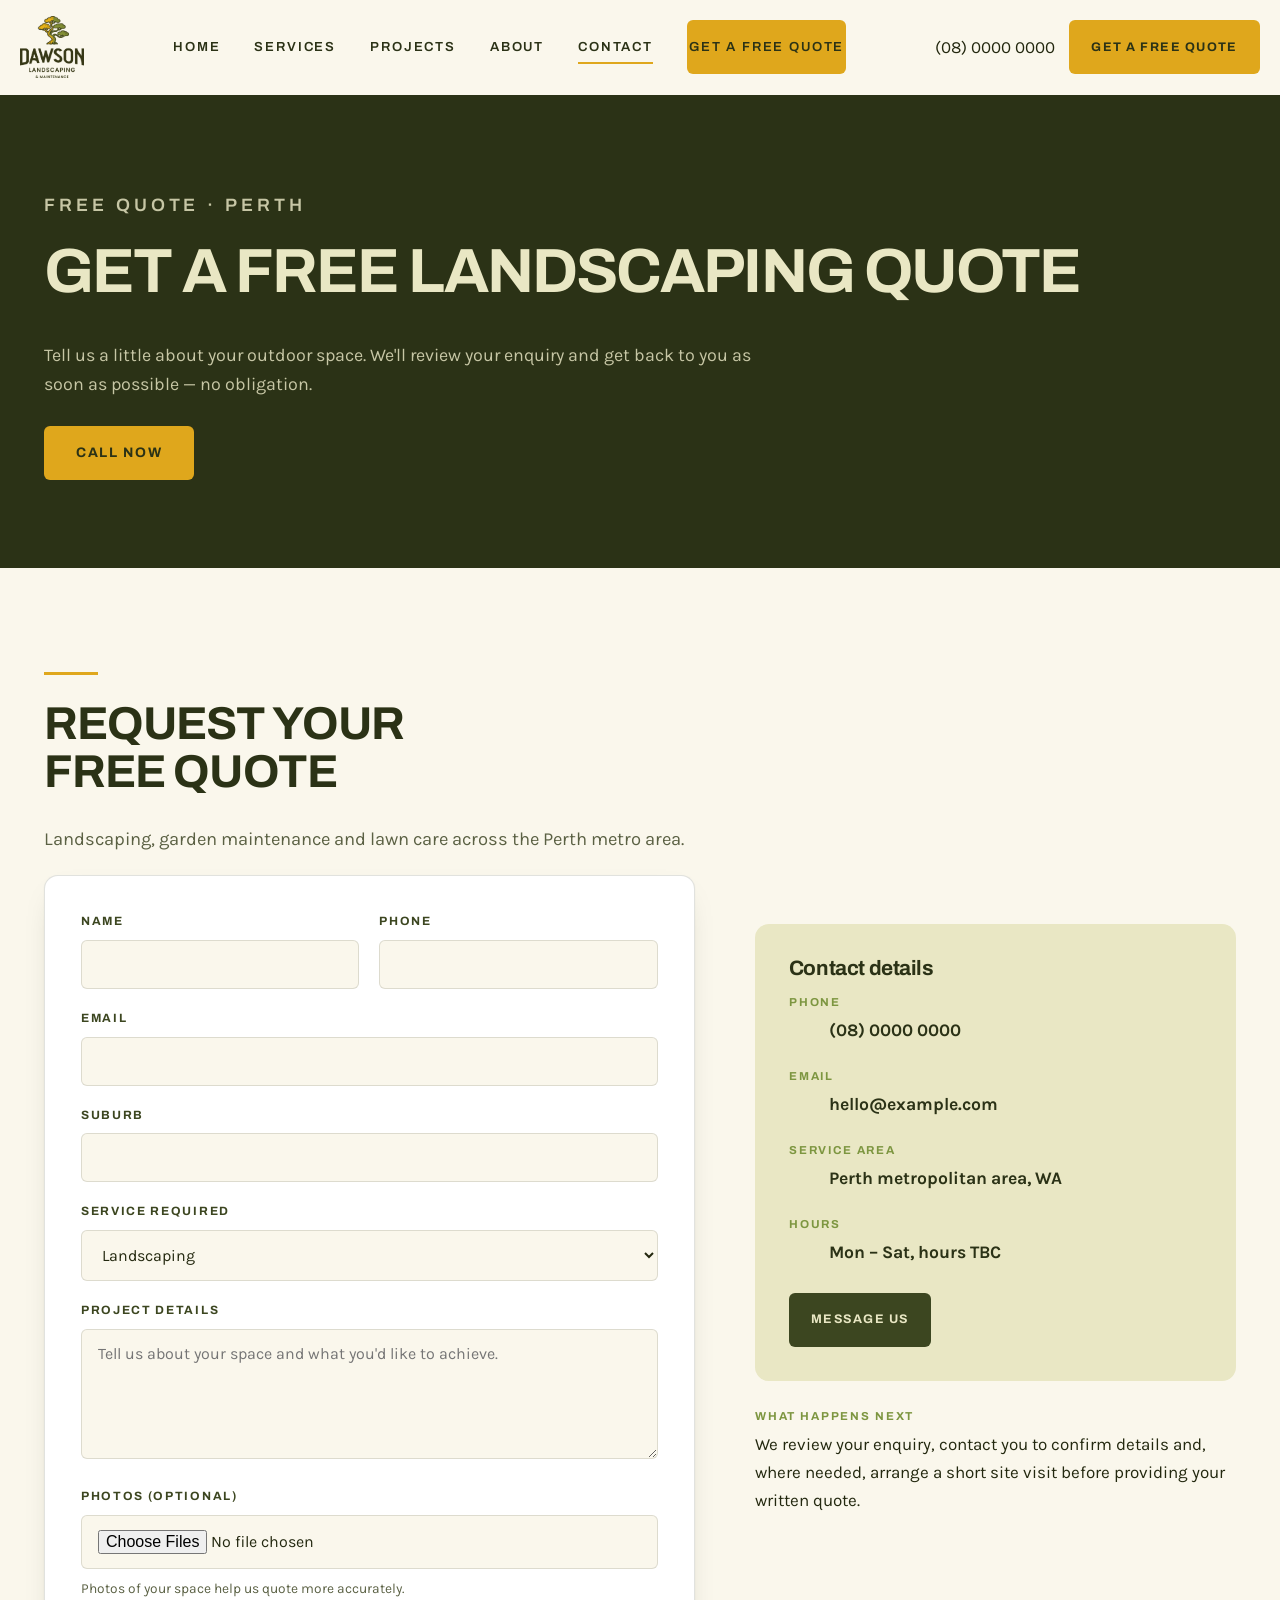
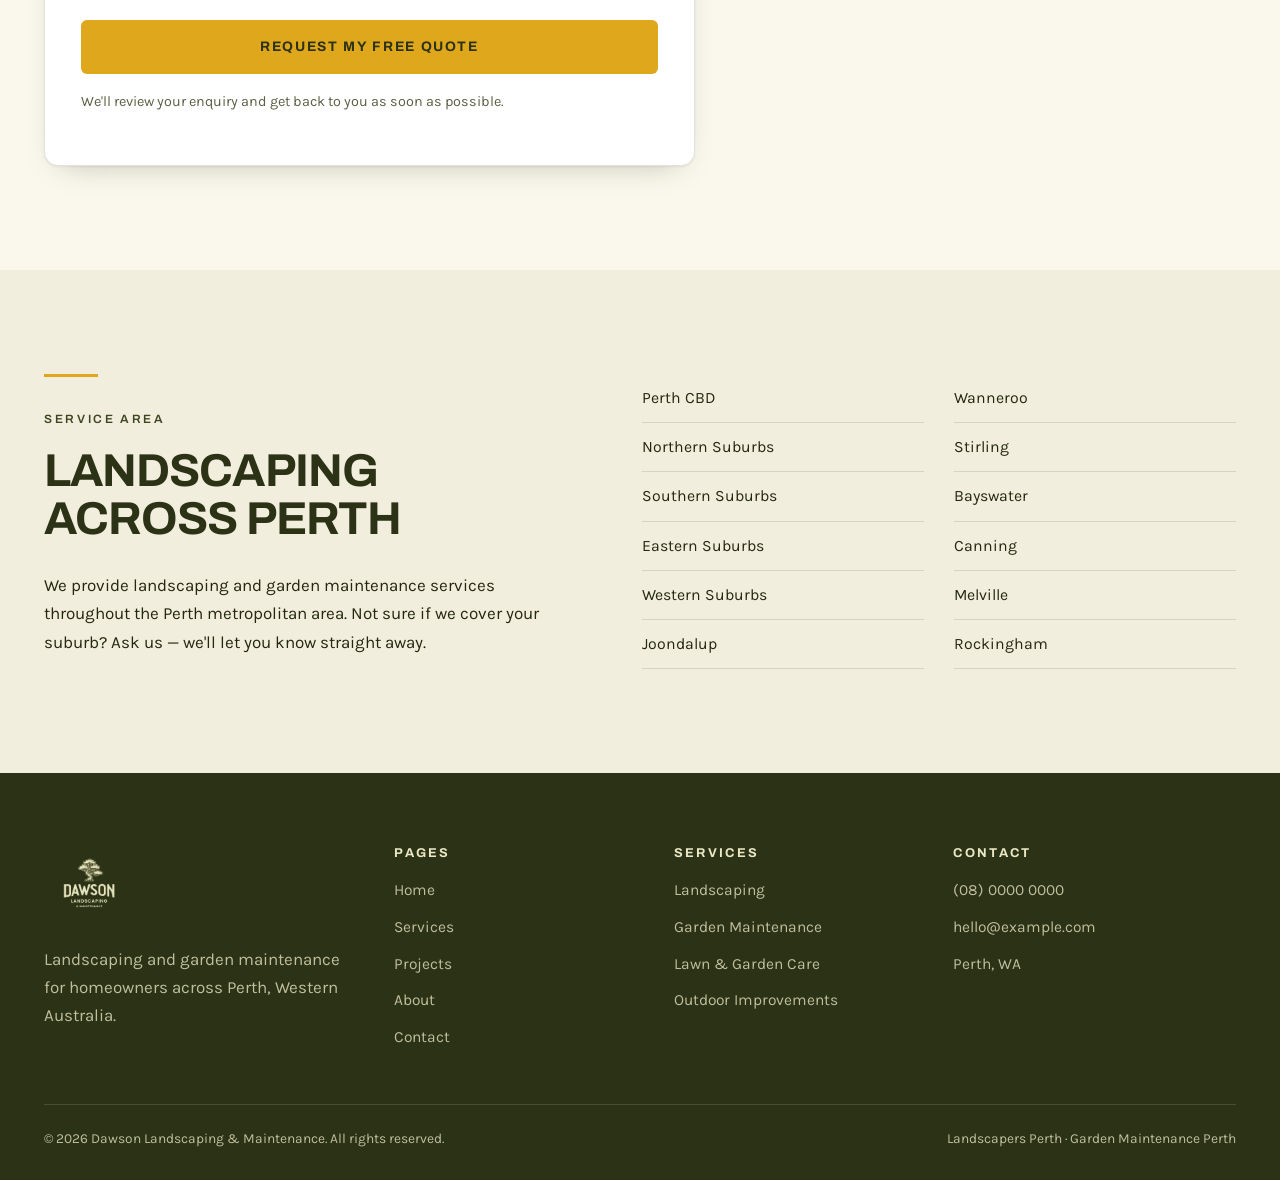
==== contact.html @ 49de90a9 "Add files via upload" ====
<!DOCTYPE html>
<html lang="en-AU">
<head>
<meta charset="utf-8">
<meta name="viewport" content="width=device-width, initial-scale=1">
<title>Get a Free Landscaping Quote in Perth | Dawson Landscaping</title>
<meta name="description" content="Request a free landscaping or garden maintenance quote in Perth. Send us your details and project photos and we'll get back to you as soon as possible.">
<link rel="canonical" href="/contact.html">
<meta name="theme-color" content="#3c4620">
<meta property="og:type" content="website">
<meta property="og:title" content="Get a Free Landscaping Quote in Perth | Dawson Landscaping">
<meta property="og:description" content="Free quotes for landscaping, garden maintenance and lawn care across Perth.">
<meta property="og:url" content="/contact.html">
<meta property="og:image" content="assets/img/ba2-after.jpg">
<meta name="twitter:card" content="summary_large_image">
<link rel="icon" href="assets/img/mark.png" type="image/png">
<link rel="preconnect" href="https://fonts.googleapis.com">
<link rel="preconnect" href="https://fonts.gstatic.com" crossorigin>
<link href="https://fonts.googleapis.com/css2?family=Archivo:wght@500;600;700;800&family=Karla:wght@400;500;700&display=swap" rel="stylesheet">
<link rel="stylesheet" href="assets/css/style.css">
<!-- ANALYTICS PLACEHOLDER: paste GA4 / GTM snippet here -->
</head>
<body>
<a class="skip-link" href="#main">Skip to content</a>

<header class="site-header">
  <div class="container header-inner">
    <a class="brand" href="index.html" aria-label="Dawson Landscaping &amp; Maintenance — home">
      <img src="assets/img/logo-dark.png" alt="Dawson Landscaping &amp; Maintenance logo" width="240" height="124">
    </a>
    <nav class="nav" aria-label="Primary">
      <a href="index.html">Home</a>
      <a href="services.html">Services</a>
      <a href="projects.html">Projects</a>
      <a href="about.html">About</a>
      <a href="contact.html" aria-current="page">Contact</a>
      <a class="btn btn--primary btn--sm" href="#quote" data-track="quote-click" data-track-label="mobile-nav">Get a Free Quote</a>
    </nav>
    <div class="header-actions">
      <a class="header-phone" href="tel:+61000000000" data-track="phone-click" data-track-label="header">(08) 0000 0000</a>
      <a class="btn btn--primary btn--sm btn--nav-quote" href="#quote" data-track="quote-click" data-track-label="header">Get a Free Quote</a>
      <button class="nav-toggle" type="button" aria-expanded="false" aria-label="Toggle navigation menu"><span></span></button>
    </div>
  </div>
</header>

<main id="main">

  <section class="page-hero">
    <div class="container">
      <p class="eyebrow">Free quote · Perth</p>
      <h1>Get a free landscaping quote</h1>
      <p>Tell us a little about your outdoor space. We'll review your enquiry and get back to you as soon as possible — no obligation.</p>
      <div class="btn-row" style="margin-top:26px">
        <a class="btn btn--primary" href="tel:+61000000000" data-track="phone-click" data-track-label="contact-hero">Call Now</a>
      </div>
    </div>
  </section>

  <section class="section contact-section" id="quote">
    <div class="container quote-layout">
      <div class="reveal">
        <hr class="rule">
        <h2>Request your free quote</h2>
        <p class="lead">Landscaping, garden maintenance and lawn care across the Perth metro area.</p>
        <form class="quote-form" data-quote-form data-form-name="contact-quote" novalidate>
          <div class="field-row">
            <div class="field">
              <label for="c-name">Name</label>
              <input id="c-name" name="name" type="text" autocomplete="name" required>
            </div>
            <div class="field">
              <label for="c-phone">Phone</label>
              <input id="c-phone" name="phone" type="tel" autocomplete="tel" required>
            </div>
          </div>
          <div class="field">
            <label for="c-email">Email</label>
            <input id="c-email" name="email" type="email" autocomplete="email" required>
          </div>
          <div class="field">
            <label for="c-suburb">Suburb</label>
            <input id="c-suburb" name="suburb" type="text" autocomplete="address-level2">
          </div>
          <div class="field">
            <label for="c-service">Service required</label>
            <select id="c-service" name="service">
              <option>Landscaping</option>
              <option>Garden Maintenance</option>
              <option>Lawn &amp; Garden Care</option>
              <option>Outdoor Improvements</option>
              <option>Not sure yet</option>
            </select>
          </div>
          <div class="field">
            <label for="c-details">Project details</label>
            <textarea id="c-details" name="details" placeholder="Tell us about your space and what you'd like to achieve."></textarea>
          </div>
          <div class="field">
            <label for="c-photos">Photos (optional)</label>
            <input id="c-photos" name="photos" type="file" accept="image/*" multiple>
            <p class="field-hint">Photos of your space help us quote more accurately.</p>
          </div>
          <button class="btn btn--primary btn--block" type="submit" data-track="contact-submit" data-track-label="contact-quote">Request My Free Quote</button>
          <p class="form-note">We'll review your enquiry and get back to you as soon as possible.</p>
          <p class="form-status" role="status" tabindex="-1" hidden></p>
        </form>
      </div>

      <aside class="reveal">
        <div class="contact-panel">
          <h3>Contact details</h3>
          <!-- PLACEHOLDER CONTACT DETAILS — replace phone, email, hours and socials -->
          <dl class="contact-list">
            <div><dt>Phone</dt><dd class="contact-value"><a href="tel:+61000000000" data-track="phone-click" data-track-label="contact-panel">(08) 0000 0000</a></dd></div>
            <div><dt>Email</dt><dd class="contact-value"><a href="mailto:hello@example.com">hello@example.com</a></dd></div>
            <div><dt>Service area</dt><dd class="contact-value">Perth metropolitan area, WA</dd></div>
            <div><dt>Hours</dt><dd class="contact-value">Mon – Sat, hours TBC</dd></div>
          </dl>
          <p style="margin-top:26px">
            <!-- Optional third conversion: swap href for a WhatsApp / Messenger / live chat link -->
            <a class="btn btn--solid btn--sm" href="mailto:hello@example.com" data-track="chat-click" data-track-label="contact-panel">Message Us</a>
          </p>
        </div>
        <div style="margin-top:26px">
          <p class="contact-label">What happens next</p>
          <p>We review your enquiry, contact you to confirm details and, where needed, arrange a short site visit before providing your written quote.</p>
        </div>
      </aside>
    </div>
  </section>

  <section class="section section--alt area-section">
    <div class="container area-layout">
      <div class="reveal">
        <hr class="rule">
        <p class="eyebrow">Service area</p>
        <h2>Landscaping across Perth</h2>
        <p>We provide landscaping and garden maintenance services throughout the Perth metropolitan area. Not sure if we cover your suburb? Ask us — we'll let you know straight away.</p>
      </div>
      <div class="reveal">
        <!-- PLACEHOLDER SUBURB LIST — replace with actual coverage -->
        <ul class="area-list">
          <li>Perth CBD</li><li>Northern Suburbs</li><li>Southern Suburbs</li>
          <li>Eastern Suburbs</li><li>Western Suburbs</li><li>Joondalup</li>
          <li>Wanneroo</li><li>Stirling</li><li>Bayswater</li>
          <li>Canning</li><li>Melville</li><li>Rockingham</li>
        </ul>
      </div>
    </div>
  </section>

</main>

<footer class="footer">
  <div class="container">
    <div class="footer-grid">
      <div>
        <img class="footer-logo" src="assets/img/logo-light.png" alt="Dawson Landscaping &amp; Maintenance" width="260" height="180" loading="lazy">
        <p>Landscaping and garden maintenance for homeowners across Perth, Western Australia.</p>
      </div>
      <div>
        <h3>Pages</h3>
        <ul>
          <li><a href="index.html">Home</a></li>
          <li><a href="services.html">Services</a></li>
          <li><a href="projects.html">Projects</a></li>
          <li><a href="about.html">About</a></li>
          <li><a href="contact.html">Contact</a></li>
        </ul>
      </div>
      <div>
        <h3>Services</h3>
        <ul>
          <li><a href="services.html#landscaping">Landscaping</a></li>
          <li><a href="services.html#maintenance">Garden Maintenance</a></li>
          <li><a href="services.html#lawn">Lawn &amp; Garden Care</a></li>
          <li><a href="services.html#outdoor">Outdoor Improvements</a></li>
        </ul>
      </div>
      <div>
        <h3>Contact</h3>
        <ul>
          <li><a href="tel:+61000000000" data-track="phone-click" data-track-label="footer">(08) 0000 0000</a></li>
          <li><a href="mailto:hello@example.com">hello@example.com</a></li>
          <li>Perth, WA</li>
        </ul>
      </div>
    </div>
    <div class="footer-bottom">
      <span>© <span data-year>2026</span> Dawson Landscaping &amp; Maintenance. All rights reserved.</span>
      <span>Landscapers Perth · Garden Maintenance Perth</span>
    </div>
  </div>
</footer>

<div class="mobile-cta">
  <a class="btn btn--outline-light" href="tel:+61000000000" data-track="phone-click" data-track-label="mobile-bar">Call Now</a>
  <a class="btn btn--primary" href="#quote" data-track="quote-click" data-track-label="mobile-bar">Get a Quote</a>
</div>

<script src="assets/js/script.js" defer></script>
</body>
</html>
---- assets/css/style.css ----
/* ==========================================================================
   DAWSON LANDSCAPING & MAINTENANCE — style.css
   Single stylesheet. Section order:
   1. Design tokens (colours / type / spacing)  <-- edit colours here only
   2. Base + typography
   3. Buttons + utilities
   4. Header / navigation / mobile CTA bar
   5. Sections (hero, trust, services, before-after, why, projects,
      testimonials, service area, CTA, contact, footer)
   6. Reveal animations + reduced motion
   7. Responsive
   ========================================================================== */

/* 1. DESIGN TOKENS ------------------------------------------------------- */
:root {
  /* Brand colours taken from the Dawson logo */
  --c-forest: #2b3216;      /* darkest green — footer / dark sections */
  --c-olive: #3c4620;       /* primary brand green */
  --c-olive-700: #4c5a28;   /* hover state */
  --c-leaf: #7d9640;        /* mid green from logo foliage */
  --c-gold: #dfa71c;        /* muted golden accent */
  --c-gold-700: #c8931300;  /* unused placeholder */
  --c-cream: #e9e7c4;       /* logo cream */
  --c-sand: #faf7ec;        /* page background */
  --c-sand-2: #f2eedd;      /* alternate section background */
  --c-ink: #23280f;         /* body text */
  --c-ink-soft: #5b6144;    /* muted text */
  --c-line: rgba(43, 50, 22, 0.14);
  --c-white: #ffffff;

  /* Typography */
  --font-display: "Archivo", "Helvetica Neue", Arial, sans-serif;
  --font-body: "Karla", "Helvetica Neue", Arial, sans-serif;

  /* Layout */
  --container: 1240px;
  --container-narrow: 880px;
  --radius: 6px;
  --radius-lg: 14px;
  --shadow-card: 0 1px 2px rgba(35, 40, 15, 0.06), 0 12px 30px -18px rgba(35, 40, 15, 0.35);
  --section-y: 104px;
  --ease: cubic-bezier(0.22, 0.61, 0.36, 1);
}

/* 2. BASE ---------------------------------------------------------------- */
*, *::before, *::after { box-sizing: border-box; }

html { -webkit-text-size-adjust: 100%; scroll-behavior: smooth; }

body {
  margin: 0;
  background: var(--c-sand);
  color: var(--c-ink);
  font-family: var(--font-body);
  font-size: 1.0625rem;
  line-height: 1.65;
  -webkit-font-smoothing: antialiased;
}

img { max-width: 100%; display: block; height: auto; }
a { color: inherit; text-decoration: none; }

h1, h2, h3, h4 {
  font-family: var(--font-display);
  font-weight: 700;
  line-height: 1.04;
  letter-spacing: -0.02em;
  margin: 0 0 0.6em;
  color: var(--c-forest);
  text-wrap: balance;
}
h1 { font-size: clamp(2.6rem, 6vw, 4.6rem); text-transform: uppercase; letter-spacing: -0.03em; }
h2 { font-size: clamp(2rem, 3.6vw, 3.1rem); text-transform: uppercase; }
h3 { font-size: 1.3rem; }
p { margin: 0 0 1.1em; max-width: 68ch; }
p:last-child { margin-bottom: 0; }

:focus-visible {
  outline: 3px solid var(--c-gold);
  outline-offset: 3px;
  border-radius: 4px;
}

.container { width: 100%; max-width: var(--container); margin: 0 auto; padding: 0 24px; }
.container--narrow { max-width: var(--container-narrow); }

.section { padding: var(--section-y) 0; }
.section--tight { padding: 72px 0; }
.section--alt { background: var(--c-sand-2); }
.section--dark { background: var(--c-forest); color: var(--c-cream); }
.section--dark h2, .section--dark h3 { color: var(--c-cream); }
.section--dark p { color: rgba(233, 231, 196, 0.82); }

.eyebrow {
  display: inline-block;
  font-family: var(--font-display);
  font-size: 0.75rem;
  font-weight: 600;
  letter-spacing: 0.22em;
  text-transform: uppercase;
  color: var(--c-olive);
  margin: 0 0 18px;
}
.section--dark .eyebrow, .hero .eyebrow { color: var(--c-gold); }

.section-head { max-width: 720px; margin-bottom: 56px; }
.section-head--center { margin-left: auto; margin-right: auto; text-align: center; }
.lead { font-size: 1.15rem; color: var(--c-ink-soft); }
.section--dark .lead { color: rgba(233, 231, 196, 0.8); }
.rule { width: 54px; height: 3px; background: var(--c-gold); border: 0; margin: 0 0 26px; }
.section-head--center .rule { margin-left: auto; margin-right: auto; }

/* 3. BUTTONS ------------------------------------------------------------- */
.btn {
  display: inline-flex;
  align-items: center;
  justify-content: center;
  gap: 10px;
  min-height: 54px;
  padding: 0 30px;
  border: 2px solid transparent;
  border-radius: var(--radius);
  font-family: var(--font-display);
  font-size: 0.86rem;
  font-weight: 700;
  letter-spacing: 0.12em;
  text-transform: uppercase;
  cursor: pointer;
  transition: background-color 0.25s var(--ease), color 0.25s var(--ease),
    border-color 0.25s var(--ease), transform 0.25s var(--ease);
}
.btn:hover { transform: translateY(-2px); }
.btn--primary { background: var(--c-gold); color: var(--c-forest); }
.btn--primary:hover { background: #eeb62c; }
.btn--solid { background: var(--c-olive); color: var(--c-cream); }
.btn--solid:hover { background: var(--c-olive-700); }
.btn--outline { border-color: var(--c-olive); color: var(--c-olive); }
.btn--outline:hover { background: var(--c-olive); color: var(--c-cream); }
.btn--outline-light { border-color: rgba(233, 231, 196, 0.5); color: var(--c-cream); }
.btn--outline-light:hover { background: var(--c-cream); color: var(--c-forest); }
.btn--sm { padding: 0 20px; font-size: 0.78rem; }
.btn--block { width: 100%; }
.btn-row { display: flex; flex-wrap: wrap; gap: 14px; align-items: center; }

.link-arrow {
  font-family: var(--font-display);
  font-size: 0.8rem;
  font-weight: 700;
  letter-spacing: 0.14em;
  text-transform: uppercase;
  color: var(--c-olive);
  border-bottom: 2px solid var(--c-gold);
  padding-bottom: 3px;
  transition: color 0.2s var(--ease);
}
.link-arrow:hover { color: var(--c-gold); }

.skip-link {
  position: absolute; left: -9999px; top: 0; z-index: 200;
  background: var(--c-forest); color: var(--c-cream); padding: 12px 18px;
}
.skip-link:focus { left: 12px; top: 12px; }

/* 4. HEADER -------------------------------------------------------------- */
.site-header {
  position: sticky; top: 0; z-index: 60;
  background: rgba(250, 247, 236, 0.92);
  backdrop-filter: blur(8px);
  border-bottom: 1px solid transparent;
  transition: box-shadow 0.3s var(--ease), border-color 0.3s var(--ease), padding 0.3s var(--ease);
}
.site-header.is-stuck {
  border-color: var(--c-line);
  box-shadow: 0 8px 24px -20px rgba(35, 40, 15, 0.6);
}
.header-inner {
  display: flex; align-items: center; justify-content: space-between;
  gap: 24px; padding: 16px 0;
  transition: padding 0.3s var(--ease);
}
.site-header.is-stuck .header-inner { padding: 10px 0; }
.brand { display: flex; align-items: center; }
.brand img { height: 62px; width: auto; transition: height 0.3s var(--ease); }
.site-header.is-stuck .brand img { height: 50px; }

.nav { display: flex; align-items: center; gap: 34px; }
.nav a {
  font-family: var(--font-display);
  font-size: 0.82rem; font-weight: 600; letter-spacing: 0.14em;
  text-transform: uppercase; color: var(--c-forest);
  padding: 6px 0; position: relative;
}
.nav a::after {
  content: ""; position: absolute; left: 0; right: 100%; bottom: 0;
  height: 2px; background: var(--c-gold); transition: right 0.28s var(--ease);
}
.nav a:hover::after, .nav a[aria-current="page"]::after { right: 0; }

.header-actions { display: flex; align-items: center; gap: 14px; }
/* .header-phone {
  font-family: var(--font-display); font-size: 0.85rem; font-weight: 700;
  letter-spacing: 0.08em; color: var(--c-olive);
  
} */

/* .btn--call-now{
  background: transparent;
  border: 2px solid #dfa71c;
  padding: 0 20px;
  border-radius: var(--radius);
  text-transform: uppercase;
} */
.nav-toggle {
  display: none; width: 48px; height: 48px; border: 1px solid var(--c-line);
  background: transparent; border-radius: var(--radius); cursor: pointer;
  padding: 0; align-items: center; justify-content: center;
}
.nav-toggle span { display: block; width: 22px; height: 2px; background: var(--c-forest); position: relative; }
.nav-toggle span::before, .nav-toggle span::after {
  content: ""; position: absolute; left: 0; width: 22px; height: 2px; background: var(--c-forest);
  transition: transform 0.25s var(--ease), opacity 0.25s var(--ease);
}
.nav-toggle span::before { top: -7px; }
.nav-toggle span::after { top: 7px; }
.nav-toggle[aria-expanded="true"] span { background: transparent; }
.nav-toggle[aria-expanded="true"] span::before { transform: translateY(7px) rotate(45deg); }
.nav-toggle[aria-expanded="true"] span::after { transform: translateY(-7px) rotate(-45deg); }

/* mobile bottom CTA bar */
.mobile-cta {
  display: none; position: fixed; bottom: 0; left: 0; right: 0; z-index: 70;
  background: var(--c-forest); padding: 10px 12px;
  gap: 10px; box-shadow: 0 -8px 24px -18px rgba(0, 0, 0, 0.8);
}
.mobile-cta .btn { flex: 1; min-height: 50px; padding: 0 12px; }

/* 5. HERO ---------------------------------------------------------------- */
.hero-section { position: relative; color: var(--c-cream); isolation: isolate; }
.hero-media { position: absolute; inset: 0; z-index: -2; overflow: hidden; }
.hero-media img { width: 100%; height: 100%; object-fit: cover; }
.hero-section::after {
  content: ""; position: absolute; inset: 0; z-index: -1;
  background: linear-gradient(100deg, rgba(30, 35, 14, 0.9) 0%, rgba(30, 35, 14, 0.72) 44%, rgba(30, 35, 14, 0.25) 100%);
}
.hero-inner { padding: 132px 0 118px; max-width: 720px; }
.hero-section h1 { color: var(--c-cream); margin-bottom: 20px; }
.hero-section h1 em { font-style: normal; color: var(--c-gold); }
.hero-copy { font-size: 1.2rem; color: rgba(233, 231, 196, 0.9); max-width: 56ch; }
.hero-note {
  margin-top: 26px; font-size: 0.95rem; color: rgba(233, 231, 196, 0.78);
  display: flex; align-items: center; gap: 10px;
}
.hero-note::before { content: ""; width: 26px; height: 2px; background: var(--c-gold); flex: none; }
.hero-inner .btn-row { margin-top: 34px; }

.page-hero { background: var(--c-forest); color: var(--c-cream); padding: 96px 0 88px; }
.page-hero h1 { color: var(--c-cream); font-size: clamp(2.3rem, 5vw, 3.9rem); }
.page-hero p { color: rgba(233, 231, 196, 0.82); font-size: 1.12rem; }

/* trust strip */
.trust-strip { background: var(--c-olive); color: var(--c-cream); padding: 18px 0; }
.trust-strip ul {
  list-style: none; margin: 0; padding: 0; display: flex; flex-wrap: wrap;
  gap: 10px 40px; justify-content: center;
  font-family: var(--font-display); font-size: 0.78rem; font-weight: 600;
  letter-spacing: 0.16em; text-transform: uppercase;
}
.trust-strip li { display: flex; align-items: center; gap: 10px; }
.trust-strip li::before { content: ""; width: 7px; height: 7px; background: var(--c-gold); border-radius: 50%; }

/* value / trust cards */
.value-grid { display: grid; grid-template-columns: repeat(4, 1fr); gap: 28px; }
.value-card { padding-top: 26px; border-top: 3px solid var(--c-olive); }
.value-card h3 { font-size: 1.12rem; margin-bottom: 8px; }
.value-card p { font-size: 0.98rem; color: var(--c-ink-soft); }
.value-card .icon { width: 30px; height: 30px; margin-bottom: 16px; stroke: var(--c-olive); }

/* services */
.services-grid { display: grid; grid-template-columns: repeat(4, 1fr); gap: 26px; }
.service-card {
  background: var(--c-white); border: 1px solid var(--c-line);
  border-radius: var(--radius-lg); overflow: hidden;
  display: flex; flex-direction: column;
  box-shadow: var(--shadow-card);
  transition: transform 0.3s var(--ease), box-shadow 0.3s var(--ease);
}
.service-card:hover { transform: translateY(-4px); box-shadow: 0 20px 40px -26px rgba(35, 40, 15, 0.5); }
.service-card__media { aspect-ratio: 4 / 3; overflow: hidden; }
.service-card__media img { width: 100%; height: 100%; object-fit: cover; transition: transform 0.6s var(--ease); }
.service-card:hover .service-card__media img { transform: scale(1.05); }
.service-card__body { padding: 26px 24px 28px; display: flex; flex-direction: column; gap: 12px; flex: 1; }
.service-card__body h3 { margin: 0; }
.service-card__body p { font-size: 0.97rem; color: var(--c-ink-soft); margin: 0; }
.service-card__body .link-arrow { margin-top: auto; align-self: flex-start; }

.inline-cta {
  margin-top: 56px; padding: 34px 40px; border-radius: var(--radius-lg);
  background: var(--c-cream); display: flex; flex-wrap: wrap;
  align-items: center; justify-content: space-between; gap: 20px;
}
.inline-cta p { margin: 0; font-family: var(--font-display); font-size: 1.25rem;
  font-weight: 700; text-transform: uppercase; letter-spacing: -0.01em; color: var(--c-forest); }

/* before / after */
.ba-grid { display: grid; grid-template-columns: repeat(2, 1fr); gap: 44px 36px; }
.ba-card { background: var(--c-white); border: 1px solid var(--c-line); border-radius: var(--radius-lg);
  overflow: hidden; box-shadow: var(--shadow-card); }
.ba-viewer {
  position: relative; aspect-ratio: 3 / 2; overflow: hidden; cursor: ew-resize;
  touch-action: pan-y; user-select: none; background: var(--c-sand-2);
}
.ba-viewer img { position: absolute; inset: 0; width: 100%; height: 100%; object-fit: cover; }
.ba-viewer__after { clip-path: inset(0 0 0 50%); }
.ba-tag {
  position: absolute; top: 14px; z-index: 3; padding: 6px 12px; border-radius: 999px;
  font-family: var(--font-display); font-size: 0.68rem; font-weight: 700;
  letter-spacing: 0.16em; text-transform: uppercase;
}
.ba-tag--before { left: 14px; background: rgba(43, 50, 22, 0.82); color: var(--c-cream); }
.ba-tag--after { right: 14px; background: var(--c-gold); color: var(--c-forest); }
.ba-handle {
  position: absolute; top: 0; bottom: 0; left: 50%; width: 3px; z-index: 4;
  background: var(--c-cream); transform: translateX(-50%);
}
.ba-handle::after {
  content: ""; position: absolute; top: 50%; left: 50%; width: 44px; height: 44px;
  transform: translate(-50%, -50%); border-radius: 50%;
  background: var(--c-cream); border: 3px solid var(--c-gold);
  background-image: linear-gradient(90deg, transparent 46%, var(--c-forest) 46%, var(--c-forest) 54%, transparent 54%);
}
.ba-range {
  position: absolute; inset: 0; z-index: 5; width: 100%; height: 100%;
  margin: 0; opacity: 0; cursor: ew-resize;
}
.ba-viewer:focus-within .ba-handle::after { box-shadow: 0 0 0 4px rgba(223, 167, 28, 0.45); }
.ba-card__body { padding: 24px 26px 28px; }
.ba-card__body h3 { margin-bottom: 6px; }
.ba-meta { font-family: var(--font-display); font-size: 0.72rem; font-weight: 600;
  letter-spacing: 0.16em; text-transform: uppercase; color: var(--c-leaf); margin-bottom: 12px; }
.ba-card__body p { font-size: 0.97rem; color: var(--c-ink-soft); margin: 0; }
.ba-hint { text-align: center; margin-top: 30px; font-size: 0.92rem; color: var(--c-ink-soft); }

/* why choose */
.why-layout { display: grid; grid-template-columns: 1.05fr 0.95fr; gap: 64px; align-items: center; }
.why-list { list-style: none; margin: 0; padding: 0; display: grid; gap: 22px; }
.why-list li { display: grid; grid-template-columns: 44px 1fr; gap: 18px; align-items: start; }
.why-list .num {
  font-family: var(--font-display); font-size: 0.85rem; font-weight: 700;
  color: var(--c-forest); background: var(--c-gold); border-radius: 50%;
  width: 38px; height: 38px; display: grid; place-items: center;
}
.why-list h3 { font-size: 1.08rem; margin-bottom: 4px; }
.why-list p { font-size: 0.97rem; color: var(--c-ink-soft); margin: 0; }
.section--dark .why-list p { color: rgba(233, 231, 196, 0.78); }
.media-frame { border-radius: var(--radius-lg); overflow: hidden; box-shadow: var(--shadow-card); }
.media-frame img { width: 100%; aspect-ratio: 4 / 5; object-fit: cover; }

/* projects showcase — asymmetric editorial grid */
.projects-grid { display: grid; grid-template-columns: repeat(3, 1fr); gap: 22px; }
.project-card {
  position: relative; overflow: hidden; border-radius: var(--radius-lg);
  min-height: 320px; display: flex; align-items: flex-end; color: var(--c-cream);
}
.project-card--wide { grid-column: span 2; }
.project-card--tall { min-height: 420px; }
.project-card img { position: absolute; inset: 0; width: 100%; height: 100%; object-fit: cover;
  transition: transform 0.7s var(--ease); }
.project-card:hover img { transform: scale(1.05); }
.project-card::after {
  content: ""; position: absolute; inset: 0;
  background: linear-gradient(to top, rgba(30, 35, 14, 0.88), rgba(30, 35, 14, 0.05) 62%);
}
.project-card__body { position: relative; z-index: 2; padding: 28px; }
.project-card__body h3 { color: var(--c-cream); font-size: 1.25rem; margin-bottom: 4px; }
.project-card__body span {
  font-family: var(--font-display); font-size: 0.7rem; font-weight: 600;
  letter-spacing: 0.18em; text-transform: uppercase; color: var(--c-gold);
}

/* testimonials */
.testimonial-grid { display: grid; grid-template-columns: repeat(3, 1fr); gap: 26px; }
.testimonial-card {
  background: var(--c-white); border: 1px solid var(--c-line); border-radius: var(--radius-lg);
  padding: 32px 30px; box-shadow: var(--shadow-card); display: flex; flex-direction: column; gap: 16px;
}
.stars { color: var(--c-gold); letter-spacing: 0.18em; font-size: 0.95rem; }
.testimonial-card blockquote { margin: 0; font-size: 1.05rem; color: var(--c-ink); }
.testimonial-card cite {
  font-style: normal; font-family: var(--font-display); font-size: 0.8rem; font-weight: 700;
  letter-spacing: 0.12em; text-transform: uppercase; color: var(--c-olive); margin-top: auto;
}
.testimonial-card cite span { display: block; color: var(--c-ink-soft); font-weight: 500; letter-spacing: 0.08em; }

/* service area */
.area-layout { display: grid; grid-template-columns: 0.95fr 1.05fr; gap: 60px; align-items: start; }
.area-list { list-style: none; margin: 0; padding: 0; columns: 2; column-gap: 30px; }
.area-list li { padding: 11px 0; border-bottom: 1px solid var(--c-line); font-size: 0.99rem; break-inside: avoid; }

/* final CTA */
.cta-section { background: var(--c-olive); color: var(--c-cream); text-align: center; padding: 96px 0; }
.cta-section h2 { color: var(--c-cream); font-size: clamp(2.1rem, 4.4vw, 3.6rem); }
.cta-section p { margin-left: auto; margin-right: auto; color: rgba(233, 231, 196, 0.86); }
.cta-section .btn-row { justify-content: center; margin-top: 30px; }

/* contact / quote form */
.quote-layout { display: grid; grid-template-columns: 1.15fr 0.85fr; gap: 60px; align-items: center; }
.quote-form { background: var(--c-white); border: 1px solid var(--c-line); border-radius: var(--radius-lg);
  padding: 36px; box-shadow: var(--shadow-card); }
.field { margin-bottom: 20px; }
.field label {
  display: block; margin-bottom: 8px; font-family: var(--font-display);
  font-size: 0.75rem; font-weight: 700; letter-spacing: 0.14em; text-transform: uppercase; color: var(--c-olive);
}
.field input, .field select, .field textarea {
  width: 100%; padding: 14px 16px; font-family: var(--font-body); font-size: 1rem;
  color: var(--c-ink); background: var(--c-sand); border: 1px solid var(--c-line);
  border-radius: var(--radius); transition: border-color 0.2s var(--ease), background 0.2s var(--ease);
}
.field textarea { min-height: 130px; resize: vertical; }
.field input:focus, .field select:focus, .field textarea:focus { background: var(--c-white); border-color: var(--c-olive); }
.field-row { display: grid; grid-template-columns: 1fr 1fr; gap: 20px; }
.field-hint { font-size: 0.86rem; color: var(--c-ink-soft); margin-top: 8px; }
.form-note { font-size: 0.9rem; color: var(--c-ink-soft); margin-top: 16px; }
.form-status { margin-top: 16px; font-size: 0.95rem; font-weight: 700; color: var(--c-olive); }
.form-status[hidden] { display: none; }
.contact-panel { background: var(--c-cream); border-radius: var(--radius-lg); padding: 34px; }
.contact-list { list-style: none; margin: 0; padding: 0; display: grid; gap: 22px; }
.contact-list dt, .contact-label {
  font-family: var(--font-display); font-size: 0.72rem; font-weight: 700;
  letter-spacing: 0.16em; text-transform: uppercase; color: var(--c-leaf); margin-bottom: 4px;
}
.contact-value { font-size: 1.1rem; font-weight: 700; color: var(--c-forest); }

/* service detail rows (services page) */
.service-row { display: grid; grid-template-columns: 1fr 1fr; gap: 60px; align-items: center; }
.service-row + .service-row { margin-top: 92px; }
.service-row--flip .service-row__media { order: 2; }
.service-row__media img { border-radius: var(--radius-lg); aspect-ratio: 4 / 3; object-fit: cover;
  box-shadow: var(--shadow-card); }
.tick-list { list-style: none; margin: 0 0 26px; padding: 0; display: grid; gap: 10px; }
.tick-list li { display: flex; gap: 12px; align-items: flex-start; font-size: 1rem; }
.tick-list li::before { content: ""; flex: none; width: 9px; height: 9px; margin-top: 9px;
  background: var(--c-gold); border-radius: 2px; transform: rotate(45deg); }

/* footer */
.footer { background: var(--c-forest); color: rgba(233, 231, 196, 0.78); padding: 74px 0 30px; }
.footer-grid { display: grid; grid-template-columns: 1.3fr 1fr 1fr 1.2fr; gap: 44px; }
.footer img.footer-logo { height: 78px; width: auto; margin-bottom: 20px; }
.footer h3 {
  color: var(--c-cream); font-size: 0.8rem; letter-spacing: 0.18em;
  text-transform: uppercase; margin-bottom: 18px;
}
.footer ul { list-style: none; margin: 0; padding: 0; display: grid; gap: 11px; font-size: 0.97rem; }
.footer a:hover { color: var(--c-gold); }
.footer-bottom {
  margin-top: 54px; padding-top: 22px; border-top: 1px solid rgba(233, 231, 196, 0.16);
  display: flex; flex-wrap: wrap; gap: 10px; justify-content: space-between; font-size: 0.86rem;
}

/* 6. REVEAL ANIMATIONS --------------------------------------------------- */
.reveal { opacity: 0; transform: translateY(22px); transition: opacity 0.7s var(--ease), transform 0.7s var(--ease); }
.reveal.is-visible { opacity: 1; transform: none; }

@media (prefers-reduced-motion: reduce) {
  html { scroll-behavior: auto; }
  *, *::before, *::after { animation-duration: 0.001ms !important; transition-duration: 0.001ms !important; }
  .reveal { opacity: 1; transform: none; }
}

/* 7. RESPONSIVE ---------------------------------------------------------- */
@media (max-width: 1080px) {
  :root { --section-y: 84px; }
  .value-grid { grid-template-columns: repeat(2, 1fr); gap: 34px; }
  .services-grid { grid-template-columns: repeat(2, 1fr); }
  .testimonial-grid { grid-template-columns: 1fr; }
  .footer-grid { grid-template-columns: 1fr 1fr; }
}

@media (max-width: 900px) {
  .nav { display: none; }
  .nav-toggle { display: inline-flex; }
  .header-phone { display: none; }
  .header-actions .btn--nav-quote { display: none; }
  .site-header.nav-open .nav {
    display: flex; position: absolute; left: 0; right: 0; top: 100%;
    flex-direction: column; align-items: stretch; gap: 0;
    background: var(--c-sand); border-top: 1px solid var(--c-line);
    border-bottom: 1px solid var(--c-line); padding: 8px 24px 22px;
  }
  .site-header.nav-open .nav a { padding: 16px 0; border-bottom: 1px solid var(--c-line); font-size: 0.95rem; }
  .site-header.nav-open .nav .btn { margin-top: 18px; }
  .mobile-cta { display: flex; }
  body { padding-bottom: 74px; }
  .hero-inner { padding: 96px 0 88px; max-width: none; }
  .why-layout, .area-layout, .quote-layout, .service-row { grid-template-columns: 1fr; gap: 40px; }
  .service-row--flip .service-row__media { order: 0; }
  .ba-grid { grid-template-columns: 1fr; gap: 34px; }
  .projects-grid { grid-template-columns: 1fr 1fr; }
  .project-card--wide { grid-column: span 2; }
  .media-frame img { aspect-ratio: 16 / 10; }
}

@media (max-width: 620px) {
  :root { --section-y: 66px; }
  body { font-size: 1.02rem; }
  h1 { font-size: clamp(2.25rem, 10vw, 3rem); }
  .container { padding: 0 20px; }
  .value-grid, .services-grid, .projects-grid { grid-template-columns: 1fr; }
  .project-card--wide { grid-column: auto; }
  .field-row { grid-template-columns: 1fr; }
  .area-list { columns: 1; }
  .inline-cta { padding: 26px 22px; flex-direction: column; align-items: flex-start; }
  .quote-form { padding: 24px 20px; }
  .btn { width: 100%; }
  .mobile-cta .btn { width: auto; }
  .btn-row { flex-direction: column; align-items: stretch; }
  .brand img { height: 50px; }
  .footer-grid { grid-template-columns: 1fr; gap: 34px; }
}
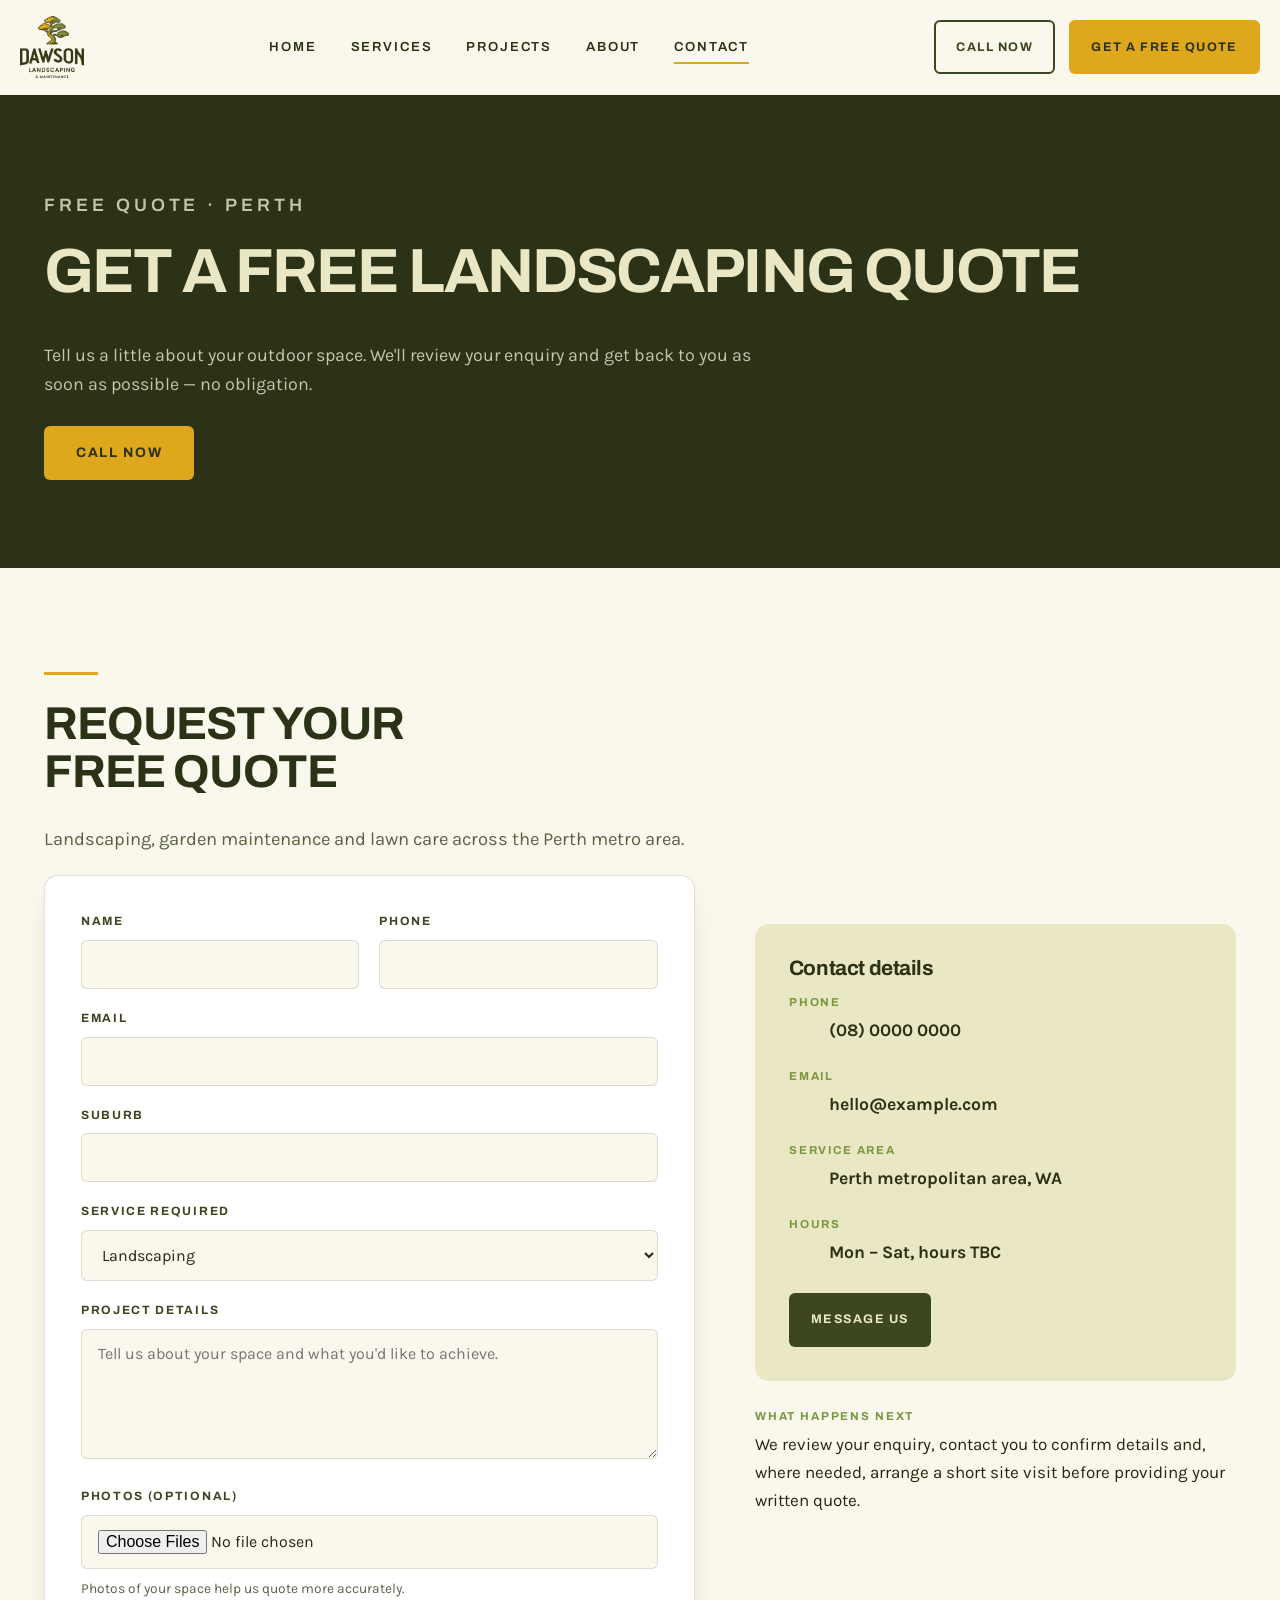
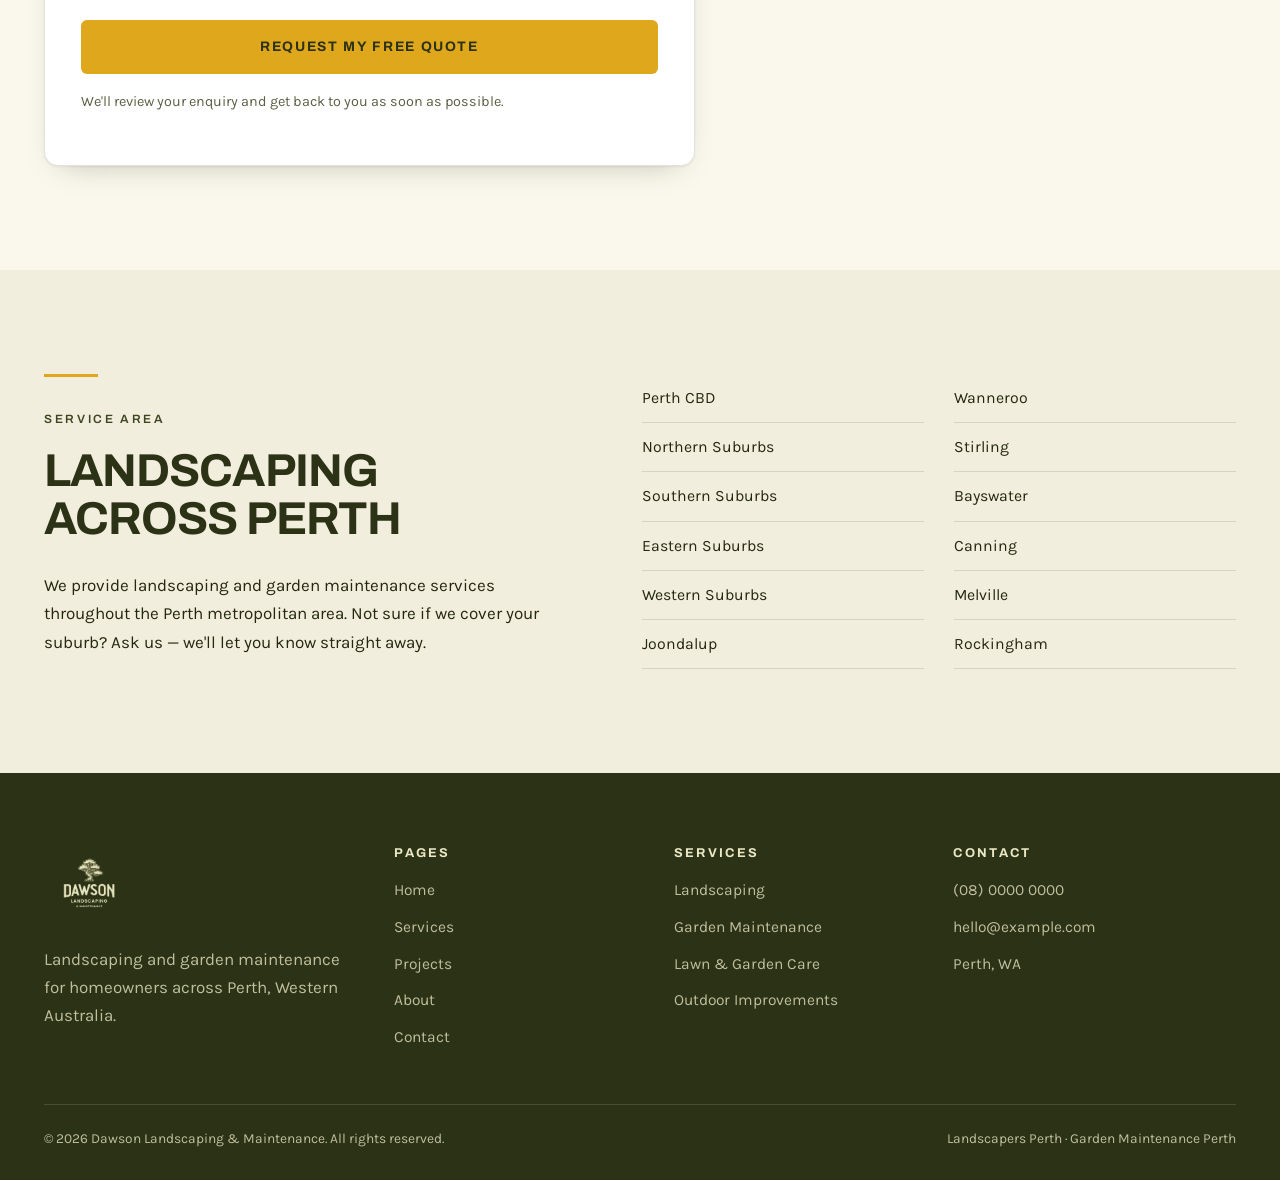
==== commit c81b8aa5: "Add files via upload" ====
--- a/contact.html
+++ b/contact.html
@@ -34,10 +34,10 @@
       <a href="projects.html">Projects</a>
       <a href="about.html">About</a>
       <a href="contact.html" aria-current="page">Contact</a>
-      <a class="btn btn--primary btn--sm" href="#quote" data-track="quote-click" data-track-label="mobile-nav">Get a Free Quote</a>
+      <!-- <a class="btn btn--primary btn--sm" href="#quote" data-track="quote-click" data-track-label="mobile-nav">Get a Free Quote</a> -->
     </nav>
     <div class="header-actions">
-      <a class="header-phone" href="tel:+61000000000" data-track="phone-click" data-track-label="header">(08) 0000 0000</a>
+      <a class="header-phone btn--outline btn btn--sm btn--call-now" href="tel:+61000000000" data-track="phone-click" data-track-label="header">Call Now</a>
       <a class="btn btn--primary btn--sm btn--nav-quote" href="#quote" data-track="quote-click" data-track-label="header">Get a Free Quote</a>
       <button class="nav-toggle" type="button" aria-expanded="false" aria-label="Toggle navigation menu"><span></span></button>
     </div>
